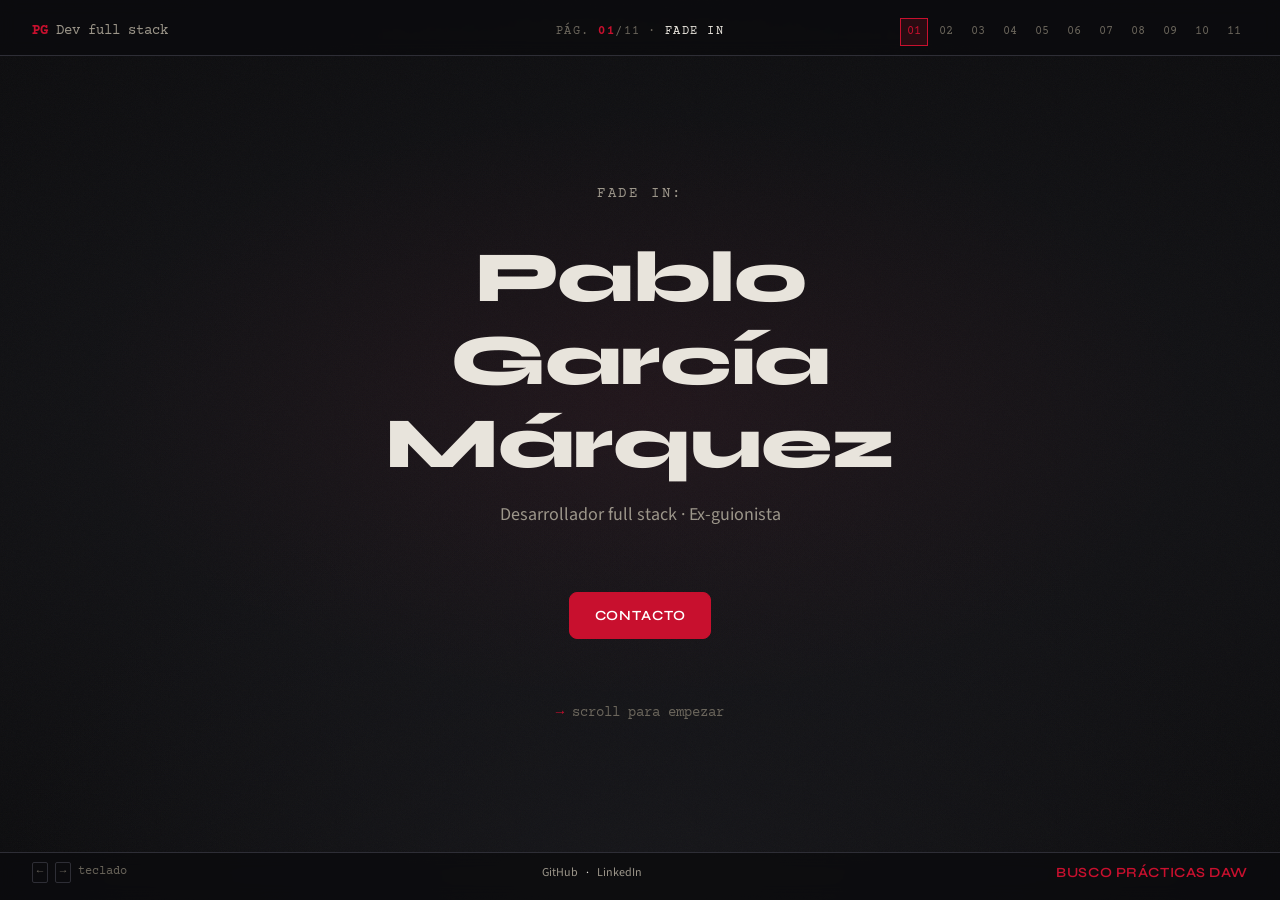
==== frontend/index.html @ 60f75baf "Add FastAPI backend, admin panel, and portfolio API. Includes SQLite, contact form, project CRUD, te" ====
<!DOCTYPE html>
<html lang="es">
<head>
  <meta charset="UTF-8">
  <meta name="viewport" content="width=device-width, initial-scale=1.0, viewport-fit=cover">
  <meta name="description" content="Pablo García Márquez — Desarrollador full stack · Ex-guionista. Portfolio personal.">
  <title>Pablo García Márquez · Portfolio</title>
  <link rel="preconnect" href="https://fonts.googleapis.com">
  <link rel="preconnect" href="https://fonts.gstatic.com" crossorigin>
  <link href="https://fonts.googleapis.com/css2?family=Courier+Prime:ital,wght@0,400;0,700;1,400&family=Source+Sans+3:ital,wght@0,400;0,500;0,600;1,400&family=Syne:wght@600;700;800&display=swap" rel="stylesheet">
  <link rel="stylesheet" href="css/main.css?v=3">
  <link rel="stylesheet" href="css/portada.css?v=4">
</head>
<body>
  <div class="texture-layer" aria-hidden="true"></div>
  <div class="grain" aria-hidden="true"></div>

  <header class="site-header">
    <p class="site-header__brand">
      <span class="site-header__initials">PG</span>
      <span class="site-header__role">Dev full stack</span>
    </p>
    <p class="scene-indicator" id="scene-indicator" aria-live="polite">
      <span class="scene-indicator__page">Pág. <span id="scene-current">01</span>/<span id="scene-total">11</span></span>
      <span class="scene-indicator__sep" aria-hidden="true">·</span>
      <span class="scene-indicator__title" id="scene-title">FADE IN</span>
    </p>
    <nav class="scene-nav" aria-label="Escenas del guión">
      <ol class="scene-nav__list">
        <li><a href="#portada" class="scene-nav__link scene-nav__link--active" aria-current="page"><span class="scene-nav__num">01</span></a></li>
        <li><a href="#guion" class="scene-nav__link"><span class="scene-nav__num">02</span></a></li>
        <li><a href="#daw" class="scene-nav__link"><span class="scene-nav__num">03</span></a></li>
        <li><a href="#core" class="scene-nav__link"><span class="scene-nav__num">04</span></a></li>
        <li><a href="#multiplicalia" class="scene-nav__link"><span class="scene-nav__num">05</span></a></li>
        <li><a href="#erasmus" class="scene-nav__link"><span class="scene-nav__num">06</span></a></li>
        <li><a href="#mapa" class="scene-nav__link"><span class="scene-nav__num">07</span></a></li>
        <li><a href="#sobre-mi" class="scene-nav__link"><span class="scene-nav__num">08</span></a></li>
        <li><a href="#proyectos" class="scene-nav__link"><span class="scene-nav__num">09</span></a></li>
        <li><a href="#stack" class="scene-nav__link"><span class="scene-nav__num">10</span></a></li>
        <li><a href="#contacto" class="scene-nav__link"><span class="scene-nav__num">11</span></a></li>
      </ol>
    </nav>
  </header>

  <main class="scenes" id="scenes">

    <!-- 01 · PORTADA -->
    <section id="portada" class="scene scene--portada" aria-labelledby="portada-title">
      <div class="scene__inner scene__inner--portada">
        <p class="script-label">FADE IN:</p>
        <h1 id="portada-title" class="portada__title">Pablo García Márquez</h1>
        <p class="portada__subtitle">Desarrollador full stack · Ex-guionista</p>
        <a href="#contacto" class="portada__cta">Contacto</a>
        <p class="portada__hint">
          <span class="portada__hint-arrow" aria-hidden="true">→</span>
          scroll para empezar
        </p>
      </div>
    </section>

    <!-- 02 · EL GUIÓN -->
    <section id="guion" class="scene scene--guion" aria-labelledby="guion-title">
      <div class="scene__inner scene__inner--guion">
        <p class="script-label">INT. WEB — DÍA</p>
        <h2 id="guion-title" class="scene__title">El guión</h2>
        <blockquote class="guion__lead">
          Esta no es una web que se lee de arriba abajo. Es un guión: avanzas escena a escena.
        </blockquote>
        <ul class="scene__list guion__beats">
          <li>Scroll lateral — pasar página</li>
          <li>Mapa — viaje Sevilla → Irlanda</li>
          <li>Todo público — proyectos incluidos</li>
        </ul>
        <p class="guion__aside">Antes escribía historias. Ahora las construyo en código.</p>
      </div>
    </section>

    <!-- 03 · DAW ILERNA -->
    <section id="daw" class="scene scene--daw" aria-labelledby="daw-title">
      <div class="scene__inner scene__inner--daw">
        <p class="script-label">ESCENA 03 · SEVILLA</p>
        <img class="scene__logo scene__logo--ilerna" src="../assets/logos/ilerna.jpg" alt="Ilerna" width="80" height="80">
        <h2 id="daw-title" class="scene__title">DAW — Ilerna</h2>
        <p class="scene__meta">Desarrollo de Aplicaciones Web · Sevilla · terminando ciclo</p>
        <p class="daw__lead">Formación full stack: frontend, backend, bases de datos y despliegue.</p>
        <p class="daw__highlight">
          <strong>Busco prácticas del módulo superior.</strong>
          Si tienes empresa o conoces a alguien — hablemos.
        </p>
        <div class="daw__stack">
          <span class="stack__tag">HTML</span>
          <span class="stack__tag">CSS</span>
          <span class="stack__tag">JavaScript</span>
          <span class="stack__tag">Python</span>
          <span class="stack__tag">SQL</span>
        </div>
        <a href="#contacto" class="daw__cta">Contactar — prácticas DAW</a>
      </div>
    </section>

    <!-- 04 · CORE NETWORKS -->
    <section id="core" class="scene scene--core" aria-labelledby="core-title">
      <div class="scene__inner scene__inner--core">
        <p class="script-label">ESCENA 04 · FORMACIÓN</p>
        <img class="scene__logo scene__logo--core" src="../assets/logos/core-networks.png" alt="CORE Networks" width="160" height="48">
        <h2 id="core-title" class="scene__title">Certificado IFCD0110</h2>
        <p class="scene__meta">Confección y Publicación de Páginas Web · CORE Networks · Junta de Andalucía</p>
        <dl class="core__facts">
          <div class="core__fact">
            <dt>Periodo</dt>
            <dd>oct 2025 – abr 2026</dd>
          </div>
          <div class="core__fact">
            <dt>Horas</dt>
            <dd>560 h · nivel 2</dd>
          </div>
          <div class="core__fact core__fact--grade">
            <dt>Nota</dt>
            <dd>9,04</dd>
          </div>
        </dl>
        <ul class="scene__list core__skills">
          <li>HTML, CSS, JavaScript</li>
          <li>Formularios e integración de componentes</li>
          <li>Pruebas y publicación web</li>
        </ul>
        <p class="core__note">Curso del paro que abrió la puerta a prácticas en empresa.</p>
      </div>
    </section>

    <!-- 05 · MULTIPLICALIA -->
    <section id="multiplicalia" class="scene scene--multiplicalia" aria-labelledby="multiplicalia-title">
      <div class="scene__inner scene__inner--multiplicalia">
        <p class="script-label">ESCENA 05 · PRÁCTICAS</p>
        <img class="scene__logo scene__logo--multiplicalia" src="../assets/logos/multiplicalia.jpg" alt="Multiplicalia" width="80" height="80">
        <h2 id="multiplicalia-title" class="scene__title">Multiplicalia</h2>
        <p class="scene__meta">Desarrollador web · IFCD0110 · feb – mar 2026 · Sevilla · Híbrido</p>
        <p class="scene__content">WordPress · SEO · UX — prácticas del curso del paro, no del módulo DAW.</p>
        <button
          type="button"
          class="scene-panel__toggle"
          data-panel="multiplicalia-detail"
          aria-expanded="false"
          aria-controls="multiplicalia-detail"
        >+ Ver detalle</button>
        <aside id="multiplicalia-detail" class="scene-panel" hidden aria-label="Detalle Multiplicalia">
          <h3 class="scene-panel__title">Tareas</h3>
          <ul class="scene__list">
            <li>WordPress con Elementor y WPBakery</li>
            <li>Diseño, estructura y UX de páginas</li>
            <li>SEO técnico y de contenidos</li>
            <li>Analytics, Search Console, Screaming Frog, SEMrush</li>
            <li>Mantenimiento de plugins e incidencias</li>
          </ul>
        </aside>
      </div>
    </section>

    <!-- 06 · ERASMUS+ -->
    <section id="erasmus" class="scene scene--erasmus" aria-labelledby="erasmus-title">
      <div class="scene__inner scene__inner--erasmus">
        <p class="script-label">ESCENA 06 · IRLANDA</p>
        <img class="scene__logo scene__logo--fluid" src="../assets/logos/fluid-financial.jpg" alt="Fluid Financial" width="140" height="48">
        <h2 id="erasmus-title" class="scene__title">Erasmus+ · Fluid Financial</h2>
        <p class="scene__meta">Desarrollador full stack · Beca UE · jun 2026 – actualidad</p>
        <div class="erasmus__locations">
          <div class="erasmus__location">
            <span class="erasmus__pin" aria-hidden="true">●</span>
            <div>
              <strong>Galway</strong>
              <p>Donde resido durante la beca</p>
            </div>
          </div>
          <div class="erasmus__location">
            <span class="erasmus__pin erasmus__pin--corp" aria-hidden="true">●</span>
            <div>
              <strong>Cork</strong>
              <p>Sede Fluid Financial · remoto</p>
            </div>
          </div>
        </div>
        <button
          type="button"
          class="scene-panel__toggle"
          data-panel="erasmus-detail"
          aria-expanded="false"
          aria-controls="erasmus-detail"
        >+ Ver detalle</button>
        <aside id="erasmus-detail" class="scene-panel" hidden aria-label="Detalle Erasmus+">
          <h3 class="scene-panel__title">Beca Erasmus+</h3>
          <ul class="scene__list">
            <li>Fluid Financial LLC — fintech, full stack</li>
            <li>Contrato de prácticas con beca de la Unión Europea</li>
            <li>Trabajo en remoto desde Galway</li>
            <li>Empresa con sede en Cork, Condado de Cork</li>
          </ul>
        </aside>
      </div>
    </section>

    <!-- 07 · MAPA -->
    <section id="mapa" class="scene scene--mapa" aria-labelledby="mapa-title">
      <div class="scene__inner scene__inner--mapa">
        <p class="script-label">ESCENA 07 · MAPA</p>
        <h2 id="mapa-title" class="scene__title">Mapa del viaje</h2>
        <p class="mapa__intro">Click en un punto — el scroll se queda aquí. Usa ← → para seguir.</p>
        <div class="mapa__layout">
          <div class="mapa__wrap">
            <figure class="mapa__figure">
              <img
                src="../assets/maps/europe-relief.svg"
                alt="Mapa topográfico de Europa"
                loading="lazy"
                width="680"
                height="566"
              >
              <div class="mapa__markers" aria-hidden="false">
                <button type="button" class="mapa__marker" data-location="sevilla" aria-label="Sevilla"></button>
                <button type="button" class="mapa__marker" data-location="galway" aria-label="Galway"></button>
                <button type="button" class="mapa__marker" data-location="cork" aria-label="Cork"></button>
              </div>
            </figure>
          </div>
          <aside class="mapa__panel" id="mapa-panel" aria-live="polite">
            <p class="mapa__panel-hint">Selecciona Sevilla, Galway o Cork</p>
          </aside>
        </div>
        <p class="mapa__credit">
          Mapa © <a href="https://commons.wikimedia.org/wiki/File:Europe_laea_topography.svg" target="_blank" rel="noopener noreferrer">Wikimedia Commons</a> (CC BY-SA 4.0)
        </p>
      </div>
    </section>

    <!-- 08 · SOBRE MÍ -->
    <section id="sobre-mi" class="scene scene--sobre-mi" aria-labelledby="sobre-mi-title">
      <div class="scene__inner scene__inner--sobre-mi">
        <p class="script-label">ESCENA 08</p>
        <h2 id="sobre-mi-title" class="scene__title">Sobre mí</h2>
        <div class="sobre-mi__content">
          <p class="sobre-mi__lead">Pasé del guión al código. Antes escribía historias; ahora las construyo.</p>
          <p>Por el camino trabajé en Lisboa, donde empecé a enamorarme de la programación; aprendí inglés en Irlanda y, de regreso a Sevilla, lideré un equipo en atención al cliente del sector aéreo.</p>
          <p>Soy desarrollador full stack con formación DAW. Actualmente otra vez en Irlanda con una beca Erasmus+ de la Unión Europea.</p>
          <p class="sobre-mi__closing">No estoy empezando de cero: estoy cambiando de escenario. Y visto lo visto, en este sector voy a seguir aprendiendo el resto de la vida.</p>
        </div>
      </div>
    </section>

    <!-- 09 · PROYECTOS -->
    <section id="proyectos" class="scene scene--proyectos" aria-labelledby="proyectos-title">
      <div class="scene__inner scene__inner--proyectos">
        <p class="script-label">ESCENA 09</p>
        <h2 id="proyectos-title" class="scene__title">Proyectos</h2>
        <p class="proyectos__intro">
          Todo público, sin login.
          <a href="https://github.com/Sarajesko" target="_blank" rel="noopener noreferrer">github.com/Sarajesko →</a>
        </p>
        <div class="proyectos__grid" id="proyectos-grid">
          <article class="proyecto-card proyecto-card--featured">
            <div class="proyecto-card__media">
              <img
                class="proyecto-card__img"
                src="../assets/projects/manga-festival.png"
                alt="Captura de Manga-festival-Web"
                loading="lazy"
                width="800"
                height="450"
              >
              <div class="proyecto-card__thumb">Captura próximamente</div>
            </div>
            <p class="proyecto-card__badge">Destacado</p>
            <h3 class="proyecto-card__title">Manga-festival-Web</h3>
            <p class="proyecto-card__desc">Web para festival de manga: validación de datos y navegación multipágina.</p>
            <div class="proyecto-card__tags">
              <span class="stack__tag">HTML</span>
              <span class="stack__tag">CSS</span>
              <span class="stack__tag">JavaScript</span>
            </div>
            <a
              class="proyecto-card__link"
              href="https://github.com/Sarajesko/Manga-festival-Web"
              target="_blank"
              rel="noopener noreferrer"
            >Ver en GitHub</a>
          </article>
          <article class="proyecto-card">
            <div class="proyecto-card__media">
              <img
                class="proyecto-card__img"
                src="../assets/projects/validacion-php.png"
                alt="Captura de Validación PHP"
                loading="lazy"
                width="800"
                height="450"
              >
              <div class="proyecto-card__thumb proyecto-card__thumb--php">Captura próximamente</div>
            </div>
            <h3 class="proyecto-card__title">Validación PHP</h3>
            <p class="proyecto-card__desc">Ejercicio de validación de formularios en PHP.</p>
            <div class="proyecto-card__tags">
              <span class="stack__tag">PHP</span>
            </div>
            <a
              class="proyecto-card__link"
              href="https://github.com/Sarajesko/Validaci-n-PHP"
              target="_blank"
              rel="noopener noreferrer"
            >Ver en GitHub</a>
          </article>
          <article class="proyecto-card">
            <div class="proyecto-card__media">
              <img
                class="proyecto-card__img"
                src="../assets/projects/ev-pablo.png"
                alt="Captura de EV Pablo García"
                loading="lazy"
                width="800"
                height="450"
              >
              <div class="proyecto-card__thumb proyecto-card__thumb--php">Captura próximamente</div>
            </div>
            <h3 class="proyecto-card__title">EV Pablo García</h3>
            <p class="proyecto-card__desc">Ejercicio de validación — entrega evaluable DAW.</p>
            <div class="proyecto-card__tags">
              <span class="stack__tag">PHP</span>
            </div>
            <a
              class="proyecto-card__link"
              href="https://github.com/Sarajesko/EV_Pablo_GarciaMarquez"
              target="_blank"
              rel="noopener noreferrer"
            >Ver en GitHub</a>
          </article>
        </div>
      </div>
    </section>

    <!-- 10 · STACK -->
    <section id="stack" class="scene scene--stack" aria-labelledby="stack-title">
      <div class="scene__inner scene__inner--stack">
        <p class="script-label">ESCENA 10</p>
        <h2 id="stack-title" class="scene__title">Stack &amp; habilidades</h2>
        <p class="stack__intro">Lo que uso en DAW, en la beca Erasmus+ y en Multiplicalia.</p>
        <div class="stack__groups">
          <div class="stack__group">
            <h3 class="stack__group-title">Frontend</h3>
            <div class="stack__tags">
              <span class="stack__tag">HTML</span>
              <span class="stack__tag">CSS</span>
              <span class="stack__tag">JavaScript</span>
              <span class="stack__tag">Responsive</span>
            </div>
          </div>
          <div class="stack__group">
            <h3 class="stack__group-title">Backend</h3>
            <div class="stack__tags">
              <span class="stack__tag">Python</span>
              <span class="stack__tag">FastAPI</span>
              <span class="stack__tag">PHP</span>
              <span class="stack__tag">SQLite</span>
              <span class="stack__tag">SQL</span>
            </div>
          </div>
          <div class="stack__group">
            <h3 class="stack__group-title">CMS &amp; SEO</h3>
            <div class="stack__tags">
              <span class="stack__tag">WordPress</span>
              <span class="stack__tag">Elementor</span>
              <span class="stack__tag">SEO técnico</span>
              <span class="stack__tag">Analytics</span>
            </div>
          </div>
          <div class="stack__group">
            <h3 class="stack__group-title">Herramientas</h3>
            <div class="stack__tags">
              <span class="stack__tag">Git</span>
              <span class="stack__tag">GitHub</span>
              <span class="stack__tag">Postman</span>
              <span class="stack__tag">Search Console</span>
            </div>
          </div>
        </div>
        <p class="stack__note">Formación DAW · Certificado IFCD0110 (9,04) · Inglés</p>
      </div>
    </section>

    <!-- 11 · CONTACTO -->
    <section id="contacto" class="scene scene--contacto" aria-labelledby="contacto-title">
      <div class="scene__inner scene__inner--contacto">
        <p class="script-label">ESCENA 11 · CONTACTO</p>
        <h2 id="contacto-title" class="scene__title">Contacto</h2>
        <p class="contacto__lead">¿Prácticas DAW? ¿Colaboración? Escríbeme.</p>
        <nav class="contacto__social" aria-label="Perfiles profesionales">
          <a
            class="contacto__social-link"
            href="https://github.com/Sarajesko"
            target="_blank"
            rel="noopener noreferrer"
          >GitHub</a>
          <a
            class="contacto__social-link"
            href="https://www.linkedin.com/in/pablogarciamarquez"
            target="_blank"
            rel="noopener noreferrer"
          >LinkedIn</a>
        </nav>
        <form class="contacto__form" id="contact-form" novalidate>
          <div class="contacto__field">
            <label for="contact-name">Nombre</label>
            <input type="text" id="contact-name" name="name" autocomplete="name" required>
          </div>
          <div class="contacto__field">
            <label for="contact-email">Email</label>
            <input type="email" id="contact-email" name="email" autocomplete="email" required>
          </div>
          <div class="contacto__field">
            <label for="contact-subject">Asunto</label>
            <select id="contact-subject" name="subject" required>
              <option value="">Selecciona…</option>
              <option value="practicas-daw">Prácticas DAW</option>
              <option value="colaboracion">Colaboración</option>
              <option value="otro">Otro</option>
            </select>
          </div>
          <div class="contacto__field">
            <label for="contact-message">Mensaje</label>
            <textarea id="contact-message" name="message" required></textarea>
          </div>
          <div class="contacto__field">
            <label>
              <input type="checkbox" id="contact-privacy" name="privacy" required>
              He leído la política de privacidad
            </label>
          </div>
          <button type="submit" class="contacto__submit">Enviar</button>
        </form>
        <p class="contacto__status" id="contact-status" role="status" aria-live="polite" hidden></p>
      </div>
    </section>

  </main>

  <footer class="site-footer">
    <p class="site-footer__swipe-hint">Desliza ← → para cambiar escena</p>
    <p class="site-footer__nav-hint">
      <kbd>←</kbd> <kbd>→</kbd> teclado
    </p>
    <p class="site-footer__links">
      <a href="https://github.com/Sarajesko" target="_blank" rel="noopener noreferrer" aria-label="GitHub de Pablo García Márquez">GitHub</a>
      <span aria-hidden="true">·</span>
      <a href="https://www.linkedin.com/in/pablogarciamarquez" target="_blank" rel="noopener noreferrer" aria-label="LinkedIn de Pablo García Márquez">LinkedIn</a>
    </p>
    <p class="site-footer__cta">Busco prácticas DAW</p>
  </footer>
  <script src="js/scroll.js" defer></script>
  <script src="js/panels.js" defer></script>
  <script src="js/map.js" defer></script>
  <script src="js/contact.js" defer></script>
  <script src="js/projects.js" defer></script>
  <script src="js/project-images.js" defer></script>
</body>
</html>
---- frontend/css/main.css ----
/**
 * Entrada única de estilos — Pablo García Márquez portfolio
 * Orden: tokens → base → escenas → responsive (+ portada.css en index.html)
 */

@import url("tokens.css");
@import url("base.css");
@import url("scenes.css");
@import url("responsive.css");
---- frontend/css/portada.css ----
/* Escena 01 — Portada / FADE IN */

.scene__inner--portada {
  text-align: center;
}

.portada__title {
  font-family: var(--font-display);
  font-size: var(--text-hero);
  font-weight: 800;
  line-height: var(--leading-tight);
  letter-spacing: -0.02em;
  margin-bottom: var(--space-md);
}

.portada__subtitle {
  font-size: var(--text-lg);
  font-weight: 400;
  color: var(--color-text-muted);
  margin-bottom: var(--space-xl);
}

a.portada__cta,
a.portada__cta:visited,
a.contacto__social-link,
a.contacto__social-link:visited {
  display: inline-block;
  padding: 0.85em 1.75em;
  font-family: var(--font-display);
  font-size: var(--text-sm);
  font-weight: 600;
  letter-spacing: 0.06em;
  text-transform: uppercase;
  text-decoration: none;
  color: #fff;
  background-color: var(--color-accent);
  border: 1px solid var(--color-accent);
  border-radius: 8px;
  transition:
    color 0.25s ease,
    background-color 0.25s ease,
    border-color 0.25s ease;
}

a.portada__cta:hover,
a.contacto__social-link:hover {
  color: var(--color-accent);
  background-color: #fff;
  border-color: var(--color-accent);
}

a.portada__cta:focus-visible,
a.contacto__social-link:focus-visible {
  outline: 2px solid var(--color-border-light);
  outline-offset: 3px;
}

.portada__hint {
  display: flex;
  align-items: center;
  justify-content: center;
  gap: var(--space-sm);
  margin-top: var(--space-xl);
  font-family: var(--font-script);
  font-size: var(--text-sm);
  color: var(--color-text-dim);
}

.portada__hint-arrow {
  color: var(--color-accent);
  animation: nudge-right 2s var(--ease-out) infinite;
}

@keyframes nudge-right {
  0%, 100% { transform: translateX(0); opacity: 0.6; }
  50% { transform: translateX(4px); opacity: 1; }
}

@media (prefers-reduced-motion: reduce) {
  .portada__hint-arrow {
    animation: none;
    opacity: 1;
  }
}

@media (max-width: 480px) {
  a.portada__cta {
    width: 100%;
    max-width: 20rem;
  }
}
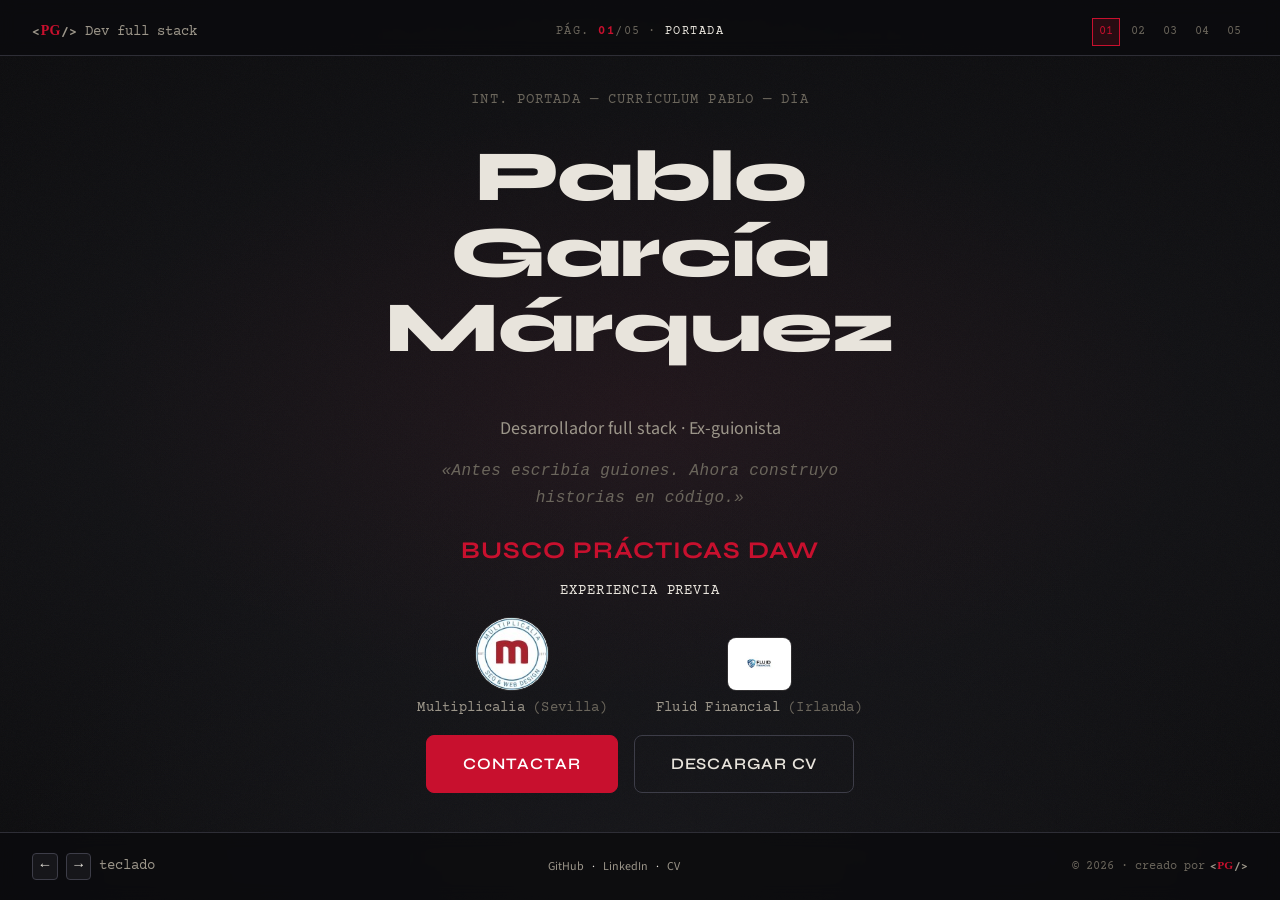
==== commit 40422dc1: "Refocus portfolio to 5 scenes with viewport-fit layout. Tighten the DAW pitch around mapa-as-CV, por" ====
--- a/frontend/index.html
+++ b/frontend/index.html
@@ -3,13 +3,17 @@
 <head>
   <meta charset="UTF-8">
   <meta name="viewport" content="width=device-width, initial-scale=1.0, viewport-fit=cover">
-  <meta name="description" content="Pablo García Márquez — Desarrollador full stack · Ex-guionista. Portfolio personal.">
-  <title>Pablo García Márquez · Portfolio</title>
+  <meta name="description" content="Pablo García Márquez — Desarrollador full stack. Busco prácticas DAW.">
+  <title>Pablo García Márquez · Busco prácticas DAW</title>
+  <link rel="icon" href="../assets/favicon/favicon.svg?v=5" type="image/svg+xml">
+  <link rel="icon" href="../assets/favicon/favicon.ico?v=5" sizes="any">
+  <link rel="icon" href="../assets/favicon/favicon-32.png?v=5" type="image/png" sizes="32x32">
+  <link rel="apple-touch-icon" href="../assets/favicon/apple-touch-icon.png?v=5">
   <link rel="preconnect" href="https://fonts.googleapis.com">
   <link rel="preconnect" href="https://fonts.gstatic.com" crossorigin>
   <link href="https://fonts.googleapis.com/css2?family=Courier+Prime:ital,wght@0,400;0,700;1,400&family=Source+Sans+3:ital,wght@0,400;0,500;0,600;1,400&family=Syne:wght@600;700;800&display=swap" rel="stylesheet">
-  <link rel="stylesheet" href="css/main.css?v=3">
-  <link rel="stylesheet" href="css/portada.css?v=4">
+  <link rel="stylesheet" href="css/main.css?v=35">
+  <link rel="stylesheet" href="css/portada.css?v=35">
 </head>
 <body>
   <div class="texture-layer" aria-hidden="true"></div>
@@ -17,27 +21,25 @@
 
   <header class="site-header">
     <p class="site-header__brand">
-      <span class="site-header__initials">PG</span>
+      <span class="site-header__mark" aria-label="PG">
+        <span class="site-header__bracket" aria-hidden="true">&lt;</span>
+        <span class="site-header__initials">PG</span>
+        <span class="site-header__bracket" aria-hidden="true">/&gt;</span>
+      </span>
       <span class="site-header__role">Dev full stack</span>
     </p>
     <p class="scene-indicator" id="scene-indicator" aria-live="polite">
-      <span class="scene-indicator__page">Pág. <span id="scene-current">01</span>/<span id="scene-total">11</span></span>
+      <span class="scene-indicator__page">Pág. <span id="scene-current">01</span>/<span id="scene-total">05</span></span>
       <span class="scene-indicator__sep" aria-hidden="true">·</span>
-      <span class="scene-indicator__title" id="scene-title">FADE IN</span>
+      <span class="scene-indicator__title" id="scene-title">PORTADA</span>
     </p>
     <nav class="scene-nav" aria-label="Escenas del guión">
       <ol class="scene-nav__list">
         <li><a href="#portada" class="scene-nav__link scene-nav__link--active" aria-current="page"><span class="scene-nav__num">01</span></a></li>
-        <li><a href="#guion" class="scene-nav__link"><span class="scene-nav__num">02</span></a></li>
-        <li><a href="#daw" class="scene-nav__link"><span class="scene-nav__num">03</span></a></li>
-        <li><a href="#core" class="scene-nav__link"><span class="scene-nav__num">04</span></a></li>
-        <li><a href="#multiplicalia" class="scene-nav__link"><span class="scene-nav__num">05</span></a></li>
-        <li><a href="#erasmus" class="scene-nav__link"><span class="scene-nav__num">06</span></a></li>
-        <li><a href="#mapa" class="scene-nav__link"><span class="scene-nav__num">07</span></a></li>
-        <li><a href="#sobre-mi" class="scene-nav__link"><span class="scene-nav__num">08</span></a></li>
-        <li><a href="#proyectos" class="scene-nav__link"><span class="scene-nav__num">09</span></a></li>
-        <li><a href="#stack" class="scene-nav__link"><span class="scene-nav__num">10</span></a></li>
-        <li><a href="#contacto" class="scene-nav__link"><span class="scene-nav__num">11</span></a></li>
+        <li><a href="#mapa" class="scene-nav__link"><span class="scene-nav__num">02</span></a></li>
+        <li><a href="#este-proyecto" class="scene-nav__link"><span class="scene-nav__num">03</span></a></li>
+        <li><a href="#proyectos" class="scene-nav__link"><span class="scene-nav__num">04</span></a></li>
+        <li><a href="#contacto" class="scene-nav__link"><span class="scene-nav__num">05</span></a></li>
       </ol>
     </nav>
   </header>
@@ -47,163 +49,74 @@
     <!-- 01 · PORTADA -->
     <section id="portada" class="scene scene--portada" aria-labelledby="portada-title">
       <div class="scene__inner scene__inner--portada">
-        <p class="script-label">FADE IN:</p>
+        <p class="script-label">INT. PORTADA — CURRÍCULUM PABLO — DÍA</p>
         <h1 id="portada-title" class="portada__title">Pablo García Márquez</h1>
         <p class="portada__subtitle">Desarrollador full stack · Ex-guionista</p>
-        <a href="#contacto" class="portada__cta">Contacto</a>
+        <p class="portada__tagline">«Antes escribía guiones. Ahora construyo historias en código.»</p>
+        <p class="portada__ask">Busco prácticas DAW</p>
+        <div class="portada__proof">
+          <p class="portada__proof-label">Experiencia previa</p>
+          <ul class="portada__logos">
+            <li class="portada__logo-item">
+              <a
+                class="portada__logo-link"
+                href="https://multiplicalia.com"
+                target="_blank"
+                rel="noopener noreferrer"
+              >
+                <img
+                  class="portada__logo portada__logo--multiplicalia"
+                  src="../assets/logos/multiplicalia.jpg"
+                  alt="Multiplicalia"
+                  width="72"
+                  height="72"
+                >
+              </a>
+              <span class="portada__logo-meta">Multiplicalia <span class="portada__logo-place">(Sevilla)</span></span>
+            </li>
+            <li class="portada__logo-item">
+              <a
+                class="portada__logo-link"
+                href="https://fluid.financial/"
+                target="_blank"
+                rel="noopener noreferrer"
+              >
+                <img
+                  class="portada__logo portada__logo--fluid"
+                  src="../assets/logos/fluid-financial.jpg"
+                  alt="Fluid Financial LLC"
+                  width="200"
+                  height="52"
+                >
+              </a>
+              <span class="portada__logo-meta">Fluid Financial <span class="portada__logo-place">(Irlanda)</span></span>
+            </li>
+          </ul>
+        </div>
+        <div class="portada__actions">
+          <a href="#contacto" class="portada__cta">Contactar</a>
+          <a
+            class="portada__cta portada__cta--secondary"
+            href="../assets/cv/CV_Pablo_Garcia_Marquez_FullStack.pdf"
+            download="CV_Pablo_Garcia_Marquez_FullStack.pdf"
+          >Descargar CV</a>
+        </div>
         <p class="portada__hint">
           <span class="portada__hint-arrow" aria-hidden="true">→</span>
-          scroll para empezar
-        </p>
-      </div>
-    </section>
-
-    <!-- 02 · EL GUIÓN -->
-    <section id="guion" class="scene scene--guion" aria-labelledby="guion-title">
-      <div class="scene__inner scene__inner--guion">
-        <p class="script-label">INT. WEB — DÍA</p>
-        <h2 id="guion-title" class="scene__title">El guión</h2>
-        <blockquote class="guion__lead">
-          Esta no es una web que se lee de arriba abajo. Es un guión: avanzas escena a escena.
-        </blockquote>
-        <ul class="scene__list guion__beats">
-          <li>Scroll lateral — pasar página</li>
-          <li>Mapa — viaje Sevilla → Irlanda</li>
-          <li>Todo público — proyectos incluidos</li>
-        </ul>
-        <p class="guion__aside">Antes escribía historias. Ahora las construyo en código.</p>
-      </div>
-    </section>
-
-    <!-- 03 · DAW ILERNA -->
-    <section id="daw" class="scene scene--daw" aria-labelledby="daw-title">
-      <div class="scene__inner scene__inner--daw">
-        <p class="script-label">ESCENA 03 · SEVILLA</p>
-        <img class="scene__logo scene__logo--ilerna" src="../assets/logos/ilerna.jpg" alt="Ilerna" width="80" height="80">
-        <h2 id="daw-title" class="scene__title">DAW — Ilerna</h2>
-        <p class="scene__meta">Desarrollo de Aplicaciones Web · Sevilla · terminando ciclo</p>
-        <p class="daw__lead">Formación full stack: frontend, backend, bases de datos y despliegue.</p>
-        <p class="daw__highlight">
-          <strong>Busco prácticas del módulo superior.</strong>
-          Si tienes empresa o conoces a alguien — hablemos.
-        </p>
-        <div class="daw__stack">
-          <span class="stack__tag">HTML</span>
-          <span class="stack__tag">CSS</span>
-          <span class="stack__tag">JavaScript</span>
-          <span class="stack__tag">Python</span>
-          <span class="stack__tag">SQL</span>
-        </div>
-        <a href="#contacto" class="daw__cta">Contactar — prácticas DAW</a>
-      </div>
-    </section>
-
-    <!-- 04 · CORE NETWORKS -->
-    <section id="core" class="scene scene--core" aria-labelledby="core-title">
-      <div class="scene__inner scene__inner--core">
-        <p class="script-label">ESCENA 04 · FORMACIÓN</p>
-        <img class="scene__logo scene__logo--core" src="../assets/logos/core-networks.png" alt="CORE Networks" width="160" height="48">
-        <h2 id="core-title" class="scene__title">Certificado IFCD0110</h2>
-        <p class="scene__meta">Confección y Publicación de Páginas Web · CORE Networks · Junta de Andalucía</p>
-        <dl class="core__facts">
-          <div class="core__fact">
-            <dt>Periodo</dt>
-            <dd>oct 2025 – abr 2026</dd>
-          </div>
-          <div class="core__fact">
-            <dt>Horas</dt>
-            <dd>560 h · nivel 2</dd>
-          </div>
-          <div class="core__fact core__fact--grade">
-            <dt>Nota</dt>
-            <dd>9,04</dd>
-          </div>
-        </dl>
-        <ul class="scene__list core__skills">
-          <li>HTML, CSS, JavaScript</li>
-          <li>Formularios e integración de componentes</li>
-          <li>Pruebas y publicación web</li>
-        </ul>
-        <p class="core__note">Curso del paro que abrió la puerta a prácticas en empresa.</p>
-      </div>
-    </section>
-
-    <!-- 05 · MULTIPLICALIA -->
-    <section id="multiplicalia" class="scene scene--multiplicalia" aria-labelledby="multiplicalia-title">
-      <div class="scene__inner scene__inner--multiplicalia">
-        <p class="script-label">ESCENA 05 · PRÁCTICAS</p>
-        <img class="scene__logo scene__logo--multiplicalia" src="../assets/logos/multiplicalia.jpg" alt="Multiplicalia" width="80" height="80">
-        <h2 id="multiplicalia-title" class="scene__title">Multiplicalia</h2>
-        <p class="scene__meta">Desarrollador web · IFCD0110 · feb – mar 2026 · Sevilla · Híbrido</p>
-        <p class="scene__content">WordPress · SEO · UX — prácticas del curso del paro, no del módulo DAW.</p>
-        <button
-          type="button"
-          class="scene-panel__toggle"
-          data-panel="multiplicalia-detail"
-          aria-expanded="false"
-          aria-controls="multiplicalia-detail"
-        >+ Ver detalle</button>
-        <aside id="multiplicalia-detail" class="scene-panel" hidden aria-label="Detalle Multiplicalia">
-          <h3 class="scene-panel__title">Tareas</h3>
-          <ul class="scene__list">
-            <li>WordPress con Elementor y WPBakery</li>
-            <li>Diseño, estructura y UX de páginas</li>
-            <li>SEO técnico y de contenidos</li>
-            <li>Analytics, Search Console, Screaming Frog, SEMrush</li>
-            <li>Mantenimiento de plugins e incidencias</li>
-          </ul>
-        </aside>
-      </div>
-    </section>
-
-    <!-- 06 · ERASMUS+ -->
-    <section id="erasmus" class="scene scene--erasmus" aria-labelledby="erasmus-title">
-      <div class="scene__inner scene__inner--erasmus">
-        <p class="script-label">ESCENA 06 · IRLANDA</p>
-        <img class="scene__logo scene__logo--fluid" src="../assets/logos/fluid-financial.jpg" alt="Fluid Financial" width="140" height="48">
-        <h2 id="erasmus-title" class="scene__title">Erasmus+ · Fluid Financial</h2>
-        <p class="scene__meta">Desarrollador full stack · Beca UE · jun 2026 – actualidad</p>
-        <div class="erasmus__locations">
-          <div class="erasmus__location">
-            <span class="erasmus__pin" aria-hidden="true">●</span>
-            <div>
-              <strong>Galway</strong>
-              <p>Donde resido durante la beca</p>
-            </div>
-          </div>
-          <div class="erasmus__location">
-            <span class="erasmus__pin erasmus__pin--corp" aria-hidden="true">●</span>
-            <div>
-              <strong>Cork</strong>
-              <p>Sede Fluid Financial · remoto</p>
-            </div>
-          </div>
-        </div>
-        <button
-          type="button"
-          class="scene-panel__toggle"
-          data-panel="erasmus-detail"
-          aria-expanded="false"
-          aria-controls="erasmus-detail"
-        >+ Ver detalle</button>
-        <aside id="erasmus-detail" class="scene-panel" hidden aria-label="Detalle Erasmus+">
-          <h3 class="scene-panel__title">Beca Erasmus+</h3>
-          <ul class="scene__list">
-            <li>Fluid Financial LLC — fintech, full stack</li>
-            <li>Contrato de prácticas con beca de la Unión Europea</li>
-            <li>Trabajo en remoto desde Galway</li>
-            <li>Empresa con sede en Cork, Condado de Cork</li>
-          </ul>
-        </aside>
-      </div>
-    </section>
-
-    <!-- 07 · MAPA -->
+          scroll para el mapa
+        </p>
+      </div>
+    </section>
+
+    <!-- 02 · MAPA = CURRÍCULUM -->
     <section id="mapa" class="scene scene--mapa" aria-labelledby="mapa-title">
       <div class="scene__inner scene__inner--mapa">
-        <p class="script-label">ESCENA 07 · MAPA</p>
-        <h2 id="mapa-title" class="scene__title">Mapa del viaje</h2>
-        <p class="mapa__intro">Click en un punto — el scroll se queda aquí. Usa ← → para seguir.</p>
+        <p class="script-label">INT. MAPA — TRAYECTORIA — DÍA</p>
+        <h2 id="mapa-title" class="scene__title">Por qué yo</h2>
+        <p class="mapa__intro">
+          Click en un punto — el recorrido es el currículum.
+          Usa <kbd>←</kbd> <kbd>→</kbd> para seguir el guión.
+        </p>
         <div class="mapa__layout">
           <div class="mapa__wrap">
             <figure class="mapa__figure">
@@ -231,164 +144,98 @@
       </div>
     </section>
 
-    <!-- 08 · SOBRE MÍ -->
-    <section id="sobre-mi" class="scene scene--sobre-mi" aria-labelledby="sobre-mi-title">
-      <div class="scene__inner scene__inner--sobre-mi">
-        <p class="script-label">ESCENA 08</p>
-        <h2 id="sobre-mi-title" class="scene__title">Sobre mí</h2>
-        <div class="sobre-mi__content">
-          <p class="sobre-mi__lead">Pasé del guión al código. Antes escribía historias; ahora las construyo.</p>
-          <p>Por el camino trabajé en Lisboa, donde empecé a enamorarme de la programación; aprendí inglés en Irlanda y, de regreso a Sevilla, lideré un equipo en atención al cliente del sector aéreo.</p>
-          <p>Soy desarrollador full stack con formación DAW. Actualmente otra vez en Irlanda con una beca Erasmus+ de la Unión Europea.</p>
-          <p class="sobre-mi__closing">No estoy empezando de cero: estoy cambiando de escenario. Y visto lo visto, en este sector voy a seguir aprendiendo el resto de la vida.</p>
-        </div>
-      </div>
-    </section>
-
-    <!-- 09 · PROYECTOS -->
+    <!-- 03 · ESTE PROYECTO -->
+    <section id="este-proyecto" class="scene scene--este-proyecto" aria-labelledby="este-proyecto-title">
+      <div class="scene__inner scene__inner--este-proyecto">
+        <p class="script-label">INT. ESTE PROYECTO — FULL STACK — DÍA</p>
+        <h2 id="este-proyecto-title" class="scene__title">Esta web es la prueba</h2>
+        <p class="este-proyecto__lead">
+          No es solo un portfolio estático. Es un producto full stack que puedes auditar.
+        </p>
+        <ul class="scene__list este-proyecto__list">
+          <li><strong>Frontend</strong> — HTML, CSS, JS · scroll lateral tipo guión</li>
+          <li><strong>API</strong> — Python + FastAPI · también Azure / IA en otros repos</li>
+          <li><strong>Base de datos</strong> — SQLite · formulario que guarda mensajes</li>
+          <li><strong>Admin</strong> — login, mensajes y CRUD de proyectos</li>
+        </ul>
+        <div class="este-proyecto__stack">
+          <span class="stack__tag">HTML</span>
+          <span class="stack__tag">CSS</span>
+          <span class="stack__tag">JavaScript</span>
+          <span class="stack__tag">Python</span>
+          <span class="stack__tag">FastAPI</span>
+          <span class="stack__tag">SQLite</span>
+          <span class="stack__tag">Azure</span>
+          <span class="stack__tag">Git</span>
+        </div>
+      </div>
+    </section>
+
+    <!-- 04 · PROYECTOS -->
     <section id="proyectos" class="scene scene--proyectos" aria-labelledby="proyectos-title">
       <div class="scene__inner scene__inner--proyectos">
-        <p class="script-label">ESCENA 09</p>
+        <p class="script-label">INT. PROYECTOS — REPOS — DÍA</p>
         <h2 id="proyectos-title" class="scene__title">Proyectos</h2>
         <p class="proyectos__intro">
-          Todo público, sin login.
+          Destaco lo sólido. El resto está en
           <a href="https://github.com/Sarajesko" target="_blank" rel="noopener noreferrer">github.com/Sarajesko →</a>
         </p>
         <div class="proyectos__grid" id="proyectos-grid">
           <article class="proyecto-card proyecto-card--featured">
             <div class="proyecto-card__media">
-              <img
-                class="proyecto-card__img"
-                src="../assets/projects/manga-festival.png"
-                alt="Captura de Manga-festival-Web"
-                loading="lazy"
-                width="800"
-                height="450"
-              >
-              <div class="proyecto-card__thumb">Captura próximamente</div>
+              <div class="proyecto-card__thumb">Demo en Render</div>
             </div>
             <p class="proyecto-card__badge">Destacado</p>
-            <h3 class="proyecto-card__title">Manga-festival-Web</h3>
-            <p class="proyecto-card__desc">Web para festival de manga: validación de datos y navegación multipágina.</p>
+            <h3 class="proyecto-card__title">Cinebook</h3>
+            <p class="proyecto-card__desc">Catálogo de libros de cine: inventario, ISBN, wishlist y estadísticas.</p>
             <div class="proyecto-card__tags">
-              <span class="stack__tag">HTML</span>
-              <span class="stack__tag">CSS</span>
-              <span class="stack__tag">JavaScript</span>
+              <span class="stack__tag">Angular</span>
+              <span class="stack__tag">NestJS</span>
+              <span class="stack__tag">TypeScript</span>
             </div>
             <a
               class="proyecto-card__link"
-              href="https://github.com/Sarajesko/Manga-festival-Web"
+              href="https://github.com/Sarajesko/Cinebook"
+              target="_blank"
+              rel="noopener noreferrer"
+            >Ver en GitHub</a>
+            <a
+              class="proyecto-card__link"
+              href="https://cinebook-o4t3.onrender.com"
+              target="_blank"
+              rel="noopener noreferrer"
+            >Demo en vivo</a>
+          </article>
+          <article class="proyecto-card proyecto-card--featured">
+            <div class="proyecto-card__media">
+              <div class="proyecto-card__thumb proyecto-card__thumb--php">Azure · Docker · CI/CD</div>
+            </div>
+            <p class="proyecto-card__badge">Destacado</p>
+            <h3 class="proyecto-card__title">rag-agent-azure</h3>
+            <p class="proyecto-card__desc">API FastAPI con agente RAG, Azure SQL, Docker y despliegue en Azure Container Apps.</p>
+            <div class="proyecto-card__tags">
+              <span class="stack__tag">Python</span>
+              <span class="stack__tag">FastAPI</span>
+              <span class="stack__tag">Azure</span>
+              <span class="stack__tag">Docker</span>
+            </div>
+            <a
+              class="proyecto-card__link"
+              href="https://github.com/Sarajesko/rag-agent-azure"
               target="_blank"
               rel="noopener noreferrer"
             >Ver en GitHub</a>
           </article>
-          <article class="proyecto-card">
-            <div class="proyecto-card__media">
-              <img
-                class="proyecto-card__img"
-                src="../assets/projects/validacion-php.png"
-                alt="Captura de Validación PHP"
-                loading="lazy"
-                width="800"
-                height="450"
-              >
-              <div class="proyecto-card__thumb proyecto-card__thumb--php">Captura próximamente</div>
-            </div>
-            <h3 class="proyecto-card__title">Validación PHP</h3>
-            <p class="proyecto-card__desc">Ejercicio de validación de formularios en PHP.</p>
-            <div class="proyecto-card__tags">
-              <span class="stack__tag">PHP</span>
-            </div>
-            <a
-              class="proyecto-card__link"
-              href="https://github.com/Sarajesko/Validaci-n-PHP"
-              target="_blank"
-              rel="noopener noreferrer"
-            >Ver en GitHub</a>
-          </article>
-          <article class="proyecto-card">
-            <div class="proyecto-card__media">
-              <img
-                class="proyecto-card__img"
-                src="../assets/projects/ev-pablo.png"
-                alt="Captura de EV Pablo García"
-                loading="lazy"
-                width="800"
-                height="450"
-              >
-              <div class="proyecto-card__thumb proyecto-card__thumb--php">Captura próximamente</div>
-            </div>
-            <h3 class="proyecto-card__title">EV Pablo García</h3>
-            <p class="proyecto-card__desc">Ejercicio de validación — entrega evaluable DAW.</p>
-            <div class="proyecto-card__tags">
-              <span class="stack__tag">PHP</span>
-            </div>
-            <a
-              class="proyecto-card__link"
-              href="https://github.com/Sarajesko/EV_Pablo_GarciaMarquez"
-              target="_blank"
-              rel="noopener noreferrer"
-            >Ver en GitHub</a>
-          </article>
-        </div>
-      </div>
-    </section>
-
-    <!-- 10 · STACK -->
-    <section id="stack" class="scene scene--stack" aria-labelledby="stack-title">
-      <div class="scene__inner scene__inner--stack">
-        <p class="script-label">ESCENA 10</p>
-        <h2 id="stack-title" class="scene__title">Stack &amp; habilidades</h2>
-        <p class="stack__intro">Lo que uso en DAW, en la beca Erasmus+ y en Multiplicalia.</p>
-        <div class="stack__groups">
-          <div class="stack__group">
-            <h3 class="stack__group-title">Frontend</h3>
-            <div class="stack__tags">
-              <span class="stack__tag">HTML</span>
-              <span class="stack__tag">CSS</span>
-              <span class="stack__tag">JavaScript</span>
-              <span class="stack__tag">Responsive</span>
-            </div>
-          </div>
-          <div class="stack__group">
-            <h3 class="stack__group-title">Backend</h3>
-            <div class="stack__tags">
-              <span class="stack__tag">Python</span>
-              <span class="stack__tag">FastAPI</span>
-              <span class="stack__tag">PHP</span>
-              <span class="stack__tag">SQLite</span>
-              <span class="stack__tag">SQL</span>
-            </div>
-          </div>
-          <div class="stack__group">
-            <h3 class="stack__group-title">CMS &amp; SEO</h3>
-            <div class="stack__tags">
-              <span class="stack__tag">WordPress</span>
-              <span class="stack__tag">Elementor</span>
-              <span class="stack__tag">SEO técnico</span>
-              <span class="stack__tag">Analytics</span>
-            </div>
-          </div>
-          <div class="stack__group">
-            <h3 class="stack__group-title">Herramientas</h3>
-            <div class="stack__tags">
-              <span class="stack__tag">Git</span>
-              <span class="stack__tag">GitHub</span>
-              <span class="stack__tag">Postman</span>
-              <span class="stack__tag">Search Console</span>
-            </div>
-          </div>
-        </div>
-        <p class="stack__note">Formación DAW · Certificado IFCD0110 (9,04) · Inglés</p>
-      </div>
-    </section>
-
-    <!-- 11 · CONTACTO -->
+        </div>
+      </div>
+    </section>
+
+    <!-- 05 · CONTACTO -->
     <section id="contacto" class="scene scene--contacto" aria-labelledby="contacto-title">
       <div class="scene__inner scene__inner--contacto">
-        <p class="script-label">ESCENA 11 · CONTACTO</p>
+        <p class="script-label">INT. CONTACTO — CIERRE — DÍA</p>
         <h2 id="contacto-title" class="scene__title">Contacto</h2>
-        <p class="contacto__lead">¿Prácticas DAW? ¿Colaboración? Escríbeme.</p>
+        <p class="contacto__lead">¿Empresa con prácticas DAW? Escríbeme o descarga el CV.</p>
         <nav class="contacto__social" aria-label="Perfiles profesionales">
           <a
             class="contacto__social-link"
@@ -402,6 +249,11 @@
             target="_blank"
             rel="noopener noreferrer"
           >LinkedIn</a>
+          <a
+            class="contacto__social-link"
+            href="../assets/cv/CV_Pablo_Garcia_Marquez_FullStack.pdf"
+            download="CV_Pablo_Garcia_Marquez_FullStack.pdf"
+          >Descargar CV</a>
         </nav>
         <form class="contacto__form" id="contact-form" novalidate>
           <div class="contacto__field">
@@ -415,8 +267,7 @@
           <div class="contacto__field">
             <label for="contact-subject">Asunto</label>
             <select id="contact-subject" name="subject" required>
-              <option value="">Selecciona…</option>
-              <option value="practicas-daw">Prácticas DAW</option>
+              <option value="practicas-daw" selected>Prácticas DAW</option>
               <option value="colaboracion">Colaboración</option>
               <option value="otro">Otro</option>
             </select>
@@ -440,7 +291,6 @@
   </main>
 
   <footer class="site-footer">
-    <p class="site-footer__swipe-hint">Desliza ← → para cambiar escena</p>
     <p class="site-footer__nav-hint">
       <kbd>←</kbd> <kbd>→</kbd> teclado
     </p>
@@ -448,11 +298,21 @@
       <a href="https://github.com/Sarajesko" target="_blank" rel="noopener noreferrer" aria-label="GitHub de Pablo García Márquez">GitHub</a>
       <span aria-hidden="true">·</span>
       <a href="https://www.linkedin.com/in/pablogarciamarquez" target="_blank" rel="noopener noreferrer" aria-label="LinkedIn de Pablo García Márquez">LinkedIn</a>
-    </p>
-    <p class="site-footer__cta">Busco prácticas DAW</p>
+      <span aria-hidden="true">·</span>
+      <a href="../assets/cv/CV_Pablo_Garcia_Marquez_FullStack.pdf" download="CV_Pablo_Garcia_Marquez_FullStack.pdf">CV</a>
+    </p>
+    <p class="site-footer__end">
+      <span class="site-footer__copy">
+        <span class="site-footer__copy-text">© 2026 · creado por</span>
+        <span class="site-header__mark" aria-label="PG">
+          <span class="site-header__bracket" aria-hidden="true">&lt;</span>
+          <span class="site-header__initials">PG</span>
+          <span class="site-header__bracket" aria-hidden="true">/&gt;</span>
+        </span>
+      </span>
+    </p>
   </footer>
-  <script src="js/scroll.js" defer></script>
-  <script src="js/panels.js" defer></script>
+  <script src="js/scroll.js?v=23" defer></script>
   <script src="js/map.js" defer></script>
   <script src="js/contact.js" defer></script>
   <script src="js/projects.js" defer></script>
--- a/frontend/css/portada.css
+++ b/frontend/css/portada.css
@@ -1,23 +1,178 @@
 /* Escena 01 — Portada / FADE IN */
 
+.scene--portada {
+  align-items: flex-start;
+  justify-content: center;
+  overflow: hidden;
+  padding-top: calc(var(--header-height) + clamp(1.25rem, 4vh, 2.5rem));
+  padding-bottom: calc(var(--footer-height) + var(--space-sm));
+}
+
 .scene__inner--portada {
+  display: flex;
+  flex-direction: column;
+  align-items: center;
   text-align: center;
+  height: 100%;
+  max-height: 100%;
+  overflow: hidden;
+  padding-block: 0;
+}
+
+.scene--portada .script-label {
+  width: auto;
+  max-width: 40rem;
+  margin: 0 0 0.2rem;
+  text-align: center;
+  line-height: 1.2;
+  flex-shrink: 0;
 }
 
 .portada__title {
   font-family: var(--font-display);
-  font-size: var(--text-hero);
+  font-size: clamp(2.5rem, 6vw, var(--text-hero));
   font-weight: 800;
-  line-height: var(--leading-tight);
+  line-height: 1.05;
   letter-spacing: -0.02em;
-  margin-bottom: var(--space-md);
+  margin: clamp(0.85rem, 3vh, 2rem) 0 clamp(2.5rem, 5.5vh, 3.75rem);
 }
 
 .portada__subtitle {
   font-size: var(--text-lg);
   font-weight: 400;
   color: var(--color-text-muted);
-  margin-bottom: var(--space-xl);
+  margin-bottom: var(--space-md);
+}
+
+.portada__tagline {
+  max-width: 28rem;
+  margin-inline: auto;
+  margin-bottom: var(--space-md);
+  font-family: var(--font-script);
+  font-size: var(--text-base);
+  font-style: italic;
+  letter-spacing: 0.02em;
+  line-height: var(--leading-relaxed);
+  color: var(--color-text-dim);
+}
+
+.portada__ask {
+  font-family: var(--font-display);
+  font-size: clamp(1.15rem, 2.2vw, var(--text-xl));
+  font-weight: 700;
+  letter-spacing: 0.04em;
+  text-transform: uppercase;
+  color: var(--color-accent);
+  margin-top: var(--space-xs);
+  margin-bottom: 0;
+}
+
+.portada__proof {
+  max-width: 40rem;
+  margin-inline: auto;
+  margin-top: auto;
+  margin-bottom: var(--space-md);
+  padding-top: 0;
+}
+
+.portada__proof-label {
+  margin-bottom: var(--space-md);
+  font-family: var(--font-script);
+  font-size: var(--text-sm);
+  letter-spacing: 0.06em;
+  text-transform: uppercase;
+  color: var(--color-text);
+}
+
+.portada__logos {
+  display: flex;
+  flex-wrap: wrap;
+  justify-content: center;
+  align-items: flex-end;
+  gap: clamp(1.5rem, 4vw, 3rem);
+  list-style: none;
+  padding: 0;
+  margin: 0;
+}
+
+.portada__logo-item {
+  display: flex;
+  flex-direction: column;
+  align-items: center;
+  gap: var(--space-sm);
+  min-width: 10rem;
+}
+
+.portada__logo-link {
+  display: flex;
+  align-items: center;
+  justify-content: center;
+  line-height: 0;
+  border-radius: 8px;
+  transition:
+    opacity var(--duration-fast) var(--ease-out),
+    transform var(--duration-fast) var(--ease-out);
+}
+
+.portada__logo-link:hover,
+.portada__logo-link:focus-visible {
+  opacity: 0.9;
+  transform: translateY(-2px);
+}
+
+.portada__logo-link:focus-visible {
+  outline: 2px solid var(--color-accent);
+  outline-offset: 4px;
+}
+
+.portada__logo {
+  display: block;
+  object-fit: contain;
+  background: #fff;
+  box-shadow: 0 0 0 1px rgba(232, 228, 220, 0.12);
+}
+
+.portada__logo--multiplicalia {
+  width: 4.5rem;
+  height: 4.5rem;
+  padding: 0;
+  border-radius: 50%;
+}
+
+.portada__logo--fluid {
+  width: auto;
+  height: 3.25rem;
+  max-width: 14rem;
+  padding: 0.55rem 0.9rem;
+  border-radius: 8px;
+}
+
+.portada__logo-meta {
+  font-family: var(--font-script);
+  font-size: var(--text-sm);
+  letter-spacing: 0.02em;
+  color: var(--color-text-muted);
+}
+
+.portada__logo-place {
+  color: var(--color-text-dim);
+}
+
+.portada__actions {
+  display: flex;
+  flex-wrap: wrap;
+  gap: var(--space-md);
+  justify-content: center;
+  align-items: center;
+  margin-top: 0;
+  margin-bottom: clamp(1.25rem, 3.5vh, 2.5rem);
+  padding-top: 0;
+  width: 100%;
+  flex-shrink: 0;
+}
+
+.scene__inner--portada > .portada__hint {
+  display: none;
 }
 
 a.portada__cta,
@@ -25,9 +180,9 @@
 a.contacto__social-link,
 a.contacto__social-link:visited {
   display: inline-block;
-  padding: 0.85em 1.75em;
+  padding: 1em 2.25em;
   font-family: var(--font-display);
-  font-size: var(--text-sm);
+  font-size: var(--text-base);
   font-weight: 600;
   letter-spacing: 0.06em;
   text-transform: uppercase;
@@ -49,6 +204,20 @@
   border-color: var(--color-accent);
 }
 
+a.portada__cta--secondary,
+a.portada__cta--secondary:visited {
+  color: var(--color-text);
+  background-color: transparent;
+  border-color: var(--color-border-light);
+}
+
+a.portada__cta--secondary:hover,
+a.portada__cta--secondary:focus-visible {
+  color: #fff;
+  background-color: var(--color-accent);
+  border-color: var(--color-accent);
+}
+
 a.portada__cta:focus-visible,
 a.contacto__social-link:focus-visible {
   outline: 2px solid var(--color-border-light);
@@ -56,36 +225,53 @@
 }
 
 .portada__hint {
-  display: flex;
-  align-items: center;
-  justify-content: center;
-  gap: var(--space-sm);
-  margin-top: var(--space-xl);
-  font-family: var(--font-script);
-  font-size: var(--text-sm);
-  color: var(--color-text-dim);
+  display: none;
 }
 
 .portada__hint-arrow {
   color: var(--color-accent);
-  animation: nudge-right 2s var(--ease-out) infinite;
-}
-
-@keyframes nudge-right {
-  0%, 100% { transform: translateX(0); opacity: 0.6; }
-  50% { transform: translateX(4px); opacity: 1; }
 }
 
 @media (prefers-reduced-motion: reduce) {
-  .portada__hint-arrow {
-    animation: none;
-    opacity: 1;
+  .portada__logo-link:hover,
+  .portada__logo-link:focus-visible {
+    transform: none;
+  }
+}
+
+@media (max-height: 820px) {
+  .portada__title {
+    font-size: clamp(2rem, 4.5vw, 3.25rem);
+    margin-bottom: clamp(1.75rem, 4vh, 2.75rem);
+  }
+
+  .portada__subtitle {
+    margin-bottom: var(--space-sm);
+  }
+
+  .portada__tagline {
+    margin-bottom: var(--space-md);
+    font-size: var(--text-sm);
+  }
+
+  .portada__proof {
+    margin-bottom: var(--space-sm);
+    padding-top: 0;
+  }
+
+  .portada__logo--multiplicalia {
+    width: 3.75rem;
+    height: 3.75rem;
+  }
+
+  .portada__logo--fluid {
+    height: 2.75rem;
   }
 }
 
 @media (max-width: 480px) {
   a.portada__cta {
     width: 100%;
-    max-width: 20rem;
-  }
-}
+    max-width: 22rem;
+  }
+}
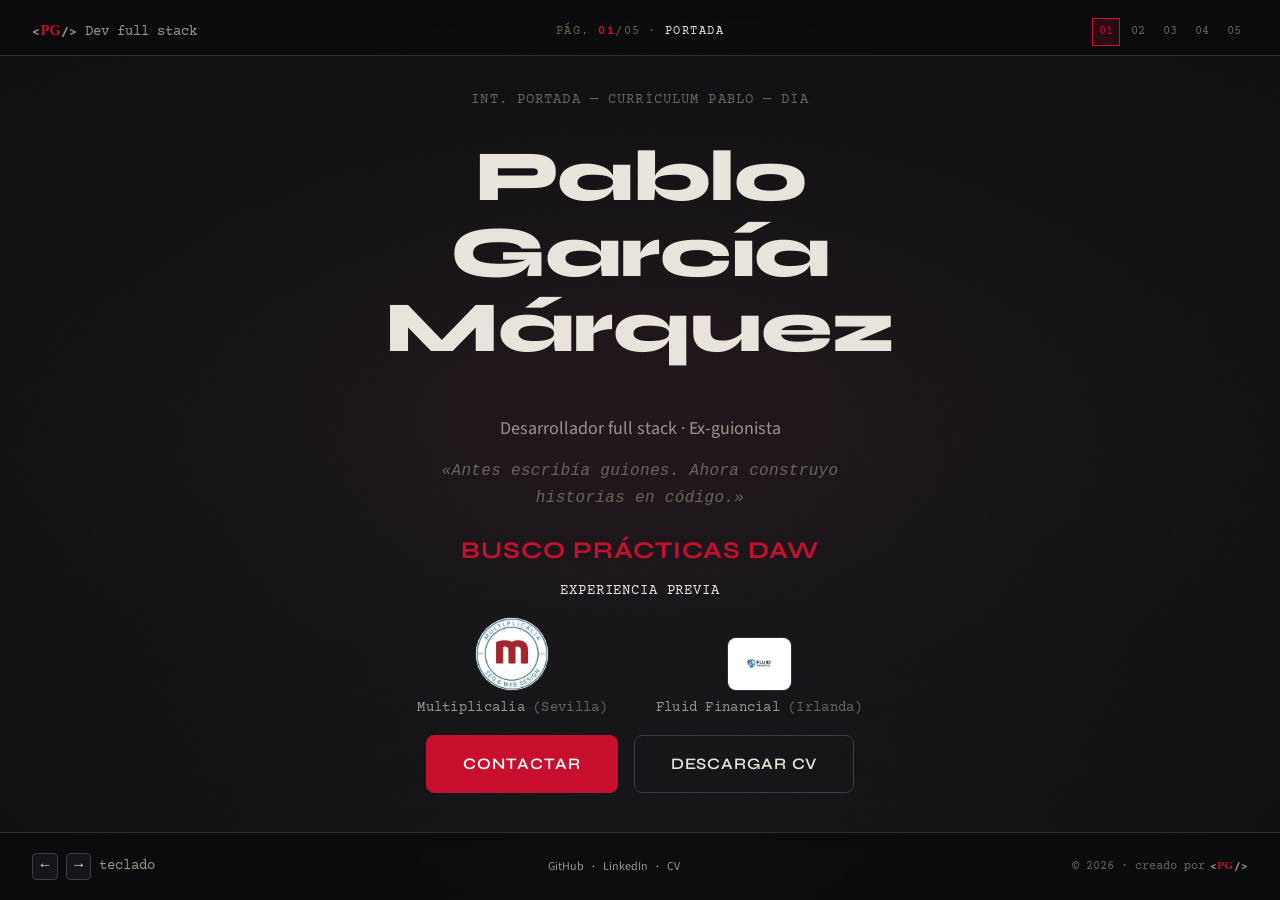
==== commit c8c272c6: "Show six GitHub projects in a compact viewport-fit grid. Enlarge cards to fill the scene and unify r" ====
--- a/frontend/index.html
+++ b/frontend/index.html
@@ -12,8 +12,8 @@
   <link rel="preconnect" href="https://fonts.googleapis.com">
   <link rel="preconnect" href="https://fonts.gstatic.com" crossorigin>
   <link href="https://fonts.googleapis.com/css2?family=Courier+Prime:ital,wght@0,400;0,700;1,400&family=Source+Sans+3:ital,wght@0,400;0,500;0,600;1,400&family=Syne:wght@600;700;800&display=swap" rel="stylesheet">
-  <link rel="stylesheet" href="css/main.css?v=35">
-  <link rel="stylesheet" href="css/portada.css?v=35">
+  <link rel="stylesheet" href="css/main.css?v=39">
+  <link rel="stylesheet" href="css/portada.css?v=39">
 </head>
 <body>
   <div class="texture-layer" aria-hidden="true"></div>
@@ -177,14 +177,11 @@
         <p class="script-label">INT. PROYECTOS — REPOS — DÍA</p>
         <h2 id="proyectos-title" class="scene__title">Proyectos</h2>
         <p class="proyectos__intro">
-          Destaco lo sólido. El resto está en
+          Seis repos del perfil. El resto está en
           <a href="https://github.com/Sarajesko" target="_blank" rel="noopener noreferrer">github.com/Sarajesko →</a>
         </p>
         <div class="proyectos__grid" id="proyectos-grid">
           <article class="proyecto-card proyecto-card--featured">
-            <div class="proyecto-card__media">
-              <div class="proyecto-card__thumb">Demo en Render</div>
-            </div>
             <p class="proyecto-card__badge">Destacado</p>
             <h3 class="proyecto-card__title">Cinebook</h3>
             <p class="proyecto-card__desc">Catálogo de libros de cine: inventario, ISBN, wishlist y estadísticas.</p>
@@ -193,38 +190,71 @@
               <span class="stack__tag">NestJS</span>
               <span class="stack__tag">TypeScript</span>
             </div>
-            <a
-              class="proyecto-card__link"
-              href="https://github.com/Sarajesko/Cinebook"
-              target="_blank"
-              rel="noopener noreferrer"
-            >Ver en GitHub</a>
-            <a
-              class="proyecto-card__link"
-              href="https://cinebook-o4t3.onrender.com"
-              target="_blank"
-              rel="noopener noreferrer"
-            >Demo en vivo</a>
+            <div class="proyecto-card__links">
+              <a class="proyecto-card__link" href="https://github.com/Sarajesko/Cinebook" target="_blank" rel="noopener noreferrer">GitHub</a>
+              <a class="proyecto-card__link" href="https://cinebook-o4t3.onrender.com" target="_blank" rel="noopener noreferrer">Demo</a>
+            </div>
           </article>
           <article class="proyecto-card proyecto-card--featured">
-            <div class="proyecto-card__media">
-              <div class="proyecto-card__thumb proyecto-card__thumb--php">Azure · Docker · CI/CD</div>
-            </div>
             <p class="proyecto-card__badge">Destacado</p>
             <h3 class="proyecto-card__title">rag-agent-azure</h3>
-            <p class="proyecto-card__desc">API FastAPI con agente RAG, Azure SQL, Docker y despliegue en Azure Container Apps.</p>
+            <p class="proyecto-card__desc">API FastAPI con agente RAG, Azure SQL, Docker y Azure Container Apps.</p>
             <div class="proyecto-card__tags">
               <span class="stack__tag">Python</span>
               <span class="stack__tag">FastAPI</span>
               <span class="stack__tag">Azure</span>
-              <span class="stack__tag">Docker</span>
-            </div>
-            <a
-              class="proyecto-card__link"
-              href="https://github.com/Sarajesko/rag-agent-azure"
-              target="_blank"
-              rel="noopener noreferrer"
-            >Ver en GitHub</a>
+            </div>
+            <div class="proyecto-card__links">
+              <a class="proyecto-card__link" href="https://github.com/Sarajesko/rag-agent-azure" target="_blank" rel="noopener noreferrer">GitHub</a>
+            </div>
+          </article>
+          <article class="proyecto-card">
+            <h3 class="proyecto-card__title">Manga-festival-Web</h3>
+            <p class="proyecto-card__desc">Festival Manga Core 2026: HTML, CSS y JS con reserva de bono validada.</p>
+            <div class="proyecto-card__tags">
+              <span class="stack__tag">HTML</span>
+              <span class="stack__tag">CSS</span>
+              <span class="stack__tag">JavaScript</span>
+            </div>
+            <div class="proyecto-card__links">
+              <a class="proyecto-card__link" href="https://github.com/Sarajesko/Manga-festival-Web" target="_blank" rel="noopener noreferrer">GitHub</a>
+            </div>
+          </article>
+          <article class="proyecto-card">
+            <h3 class="proyecto-card__title">cinemateca-yugoslav-black-wave</h3>
+            <p class="proyecto-card__desc">Cinemateca Ola Negra Yugoslava: catálogo editorial Next.js + Fastify.</p>
+            <div class="proyecto-card__tags">
+              <span class="stack__tag">TypeScript</span>
+              <span class="stack__tag">Next.js</span>
+              <span class="stack__tag">Fastify</span>
+            </div>
+            <div class="proyecto-card__links">
+              <a class="proyecto-card__link" href="https://github.com/Sarajesko/cinemateca-yugoslav-black-wave" target="_blank" rel="noopener noreferrer">GitHub</a>
+            </div>
+          </article>
+          <article class="proyecto-card">
+            <h3 class="proyecto-card__title">social-content-generator-api</h3>
+            <p class="proyecto-card__desc">API FastAPI para posts con MySQL y generación con Azure OpenAI.</p>
+            <div class="proyecto-card__tags">
+              <span class="stack__tag">Python</span>
+              <span class="stack__tag">FastAPI</span>
+              <span class="stack__tag">Azure</span>
+            </div>
+            <div class="proyecto-card__links">
+              <a class="proyecto-card__link" href="https://github.com/Sarajesko/social-content-generator-api" target="_blank" rel="noopener noreferrer">GitHub</a>
+            </div>
+          </article>
+          <article class="proyecto-card">
+            <h3 class="proyecto-card__title">task-manager-api</h3>
+            <p class="proyecto-card__desc">API REST de tareas con FastAPI, CRUD, Azure OpenAI y tests pytest.</p>
+            <div class="proyecto-card__tags">
+              <span class="stack__tag">Python</span>
+              <span class="stack__tag">FastAPI</span>
+              <span class="stack__tag">pytest</span>
+            </div>
+            <div class="proyecto-card__links">
+              <a class="proyecto-card__link" href="https://github.com/Sarajesko/task-manager-api" target="_blank" rel="noopener noreferrer">GitHub</a>
+            </div>
           </article>
         </div>
       </div>
@@ -315,7 +345,7 @@
   <script src="js/scroll.js?v=23" defer></script>
   <script src="js/map.js" defer></script>
   <script src="js/contact.js" defer></script>
-  <script src="js/projects.js" defer></script>
+  <script src="js/projects.js?v=36" defer></script>
   <script src="js/project-images.js" defer></script>
 </body>
 </html>
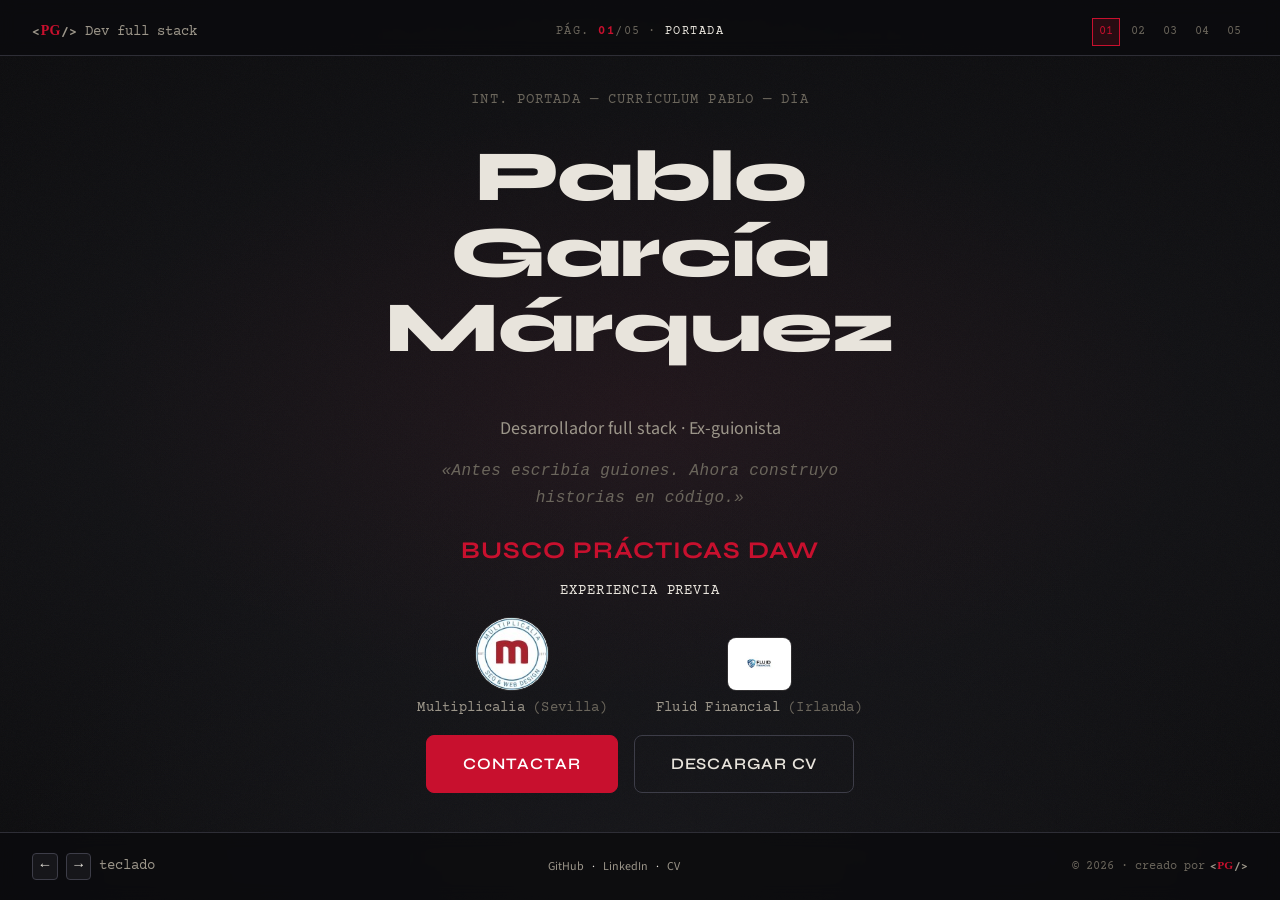
==== commit 888212e2: "Ready portfolio for Hetzner deploy and harden the full-stack path. Add Compose/Caddy deploy docs, ma" ====
--- a/frontend/index.html
+++ b/frontend/index.html
@@ -12,8 +12,20 @@
   <link rel="preconnect" href="https://fonts.googleapis.com">
   <link rel="preconnect" href="https://fonts.gstatic.com" crossorigin>
   <link href="https://fonts.googleapis.com/css2?family=Courier+Prime:ital,wght@0,400;0,700;1,400&family=Source+Sans+3:ital,wght@0,400;0,500;0,600;1,400&family=Syne:wght@600;700;800&display=swap" rel="stylesheet">
-  <link rel="stylesheet" href="css/main.css?v=39">
-  <link rel="stylesheet" href="css/portada.css?v=39">
+  <link rel="stylesheet" href="css/main.css?v=67">
+  <link rel="stylesheet" href="css/portada.css?v=67">
+  <style>
+    /* Cache-proof: Limerick = otros datos de interés */
+    .mapa__marker--interest,
+    .mapa__marker[data-location="limerick"] {
+      background: #e8e4dc !important;
+      background-color: #e8e4dc !important;
+      border-color: #e63946 !important;
+      box-shadow: 0 0 0 2px rgba(12, 12, 14, 0.85), 0 0 10px rgba(232, 228, 220, 0.4) !important;
+      animation: none !important;
+    }
+  </style>
+  <script src="js/config.js?v=1"></script>
 </head>
 <body>
   <div class="texture-layer" aria-hidden="true"></div>
@@ -112,12 +124,40 @@
     <section id="mapa" class="scene scene--mapa" aria-labelledby="mapa-title">
       <div class="scene__inner scene__inner--mapa">
         <p class="script-label">INT. MAPA — TRAYECTORIA — DÍA</p>
-        <h2 id="mapa-title" class="scene__title">Por qué yo</h2>
+        <h2 id="mapa-title" class="scene__title">Por qué yo, mi viaje profesional</h2>
+        <nav class="mapa__arc" aria-label="Resumen del viaje profesional">
+          <ol class="mapa__arc-route">
+            <li>
+              <button type="button" class="mapa__arc-node" data-location="sevilla">
+                <span class="mapa__arc-dot" aria-hidden="true"></span>
+                <span class="mapa__arc-text"><strong>Sevilla</strong> · DAW - Multiplicalia</span>
+              </button>
+            </li>
+            <li>
+              <button type="button" class="mapa__arc-node" data-location="logrono">
+                <span class="mapa__arc-dot" aria-hidden="true"></span>
+                <span class="mapa__arc-text"><strong>Logroño</strong> · UNIR</span>
+              </button>
+            </li>
+            <li>
+              <button type="button" class="mapa__arc-node" data-location="galway">
+                <span class="mapa__arc-dot" aria-hidden="true"></span>
+                <span class="mapa__arc-text"><strong>Galway</strong> · Beca Unión Europea</span>
+              </button>
+            </li>
+          </ol>
+          <p class="mapa__arc-aside">
+            <button type="button" class="mapa__arc-node mapa__arc-node--interest" data-location="limerick">
+              <span class="mapa__arc-dot mapa__arc-dot--interest" aria-hidden="true"></span>
+              <span class="mapa__arc-text"><strong>Limerick</strong> · inglés</span>
+            </button>
+          </p>
+        </nav>
         <p class="mapa__intro">
-          Click en un punto — el recorrido es el currículum.
+          Pulsa un punto del mapa o del resumen — el recorrido es el currículum.
           Usa <kbd>←</kbd> <kbd>→</kbd> para seguir el guión.
         </p>
-        <div class="mapa__layout">
+        <div class="mapa__layout" id="mapa-layout">
           <div class="mapa__wrap">
             <figure class="mapa__figure">
               <img
@@ -127,16 +167,26 @@
                 width="680"
                 height="566"
               >
+              <svg class="mapa__routes" aria-hidden="true"></svg>
               <div class="mapa__markers" aria-hidden="false">
-                <button type="button" class="mapa__marker" data-location="sevilla" aria-label="Sevilla"></button>
-                <button type="button" class="mapa__marker" data-location="galway" aria-label="Galway"></button>
-                <button type="button" class="mapa__marker" data-location="cork" aria-label="Cork"></button>
+                <button type="button" class="mapa__marker mapa__marker--pulse" data-location="sevilla" aria-label="Sevilla"></button>
+                <button type="button" class="mapa__marker mapa__marker--pulse" data-location="logrono" aria-label="Logroño"></button>
+                <button type="button" class="mapa__marker mapa__marker--pulse" data-location="galway" aria-label="Galway"></button>
+                <button type="button" class="mapa__marker mapa__marker--interest" data-location="limerick" aria-label="Limerick" style="background:#e8e4dc;background-color:#e8e4dc;border-color:#e63946;box-shadow:0 0 0 2px rgba(12,12,14,0.85),0 0 10px rgba(232,228,220,0.4)"></button>
               </div>
+              <ul class="mapa__legend" aria-label="Leyenda del mapa">
+                <li class="mapa__legend-item">
+                  <span class="mapa__legend-dot" aria-hidden="true"></span>
+                  <span>Viaje del programador</span>
+                </li>
+                <li class="mapa__legend-item">
+                  <span class="mapa__legend-dot mapa__legend-dot--interest" aria-hidden="true"></span>
+                  <span>Otros datos de interés</span>
+                </li>
+              </ul>
             </figure>
           </div>
-          <aside class="mapa__panel" id="mapa-panel" aria-live="polite">
-            <p class="mapa__panel-hint">Selecciona Sevilla, Galway o Cork</p>
-          </aside>
+          <aside class="mapa__panel" id="mapa-panel" hidden aria-live="polite"></aside>
         </div>
         <p class="mapa__credit">
           Mapa © <a href="https://commons.wikimedia.org/wiki/File:Europe_laea_topography.svg" target="_blank" rel="noopener noreferrer">Wikimedia Commons</a> (CC BY-SA 4.0)
@@ -150,14 +200,28 @@
         <p class="script-label">INT. ESTE PROYECTO — FULL STACK — DÍA</p>
         <h2 id="este-proyecto-title" class="scene__title">Esta web es la prueba</h2>
         <p class="este-proyecto__lead">
-          No es solo un portfolio estático. Es un producto full stack que puedes auditar.
+          No es un portfolio estático: es un producto full stack que puedes auditar (front, API, BD y admin).
         </p>
-        <ul class="scene__list este-proyecto__list">
-          <li><strong>Frontend</strong> — HTML, CSS, JS · scroll lateral tipo guión</li>
-          <li><strong>API</strong> — Python + FastAPI · también Azure / IA en otros repos</li>
-          <li><strong>Base de datos</strong> — SQLite · formulario que guarda mensajes</li>
-          <li><strong>Admin</strong> — login, mensajes y CRUD de proyectos</li>
-        </ul>
+
+        <div class="este-proyecto__grid">
+          <ul class="scene__list este-proyecto__list">
+            <li data-layer="front"><strong>Frontend</strong> — HTML, CSS, JS · scroll lateral tipo guión</li>
+            <li data-layer="api"><strong>API</strong> — Python + FastAPI · también Azure / IA en otros repos</li>
+            <li data-layer="db"><strong>Base de datos</strong> — SQLite · el formulario guarda mensajes</li>
+            <li data-layer="admin"><strong>Admin</strong> — login, mensajes y CRUD de proyectos</li>
+          </ul>
+
+          <div class="este-proyecto__flow">
+            <p class="este-proyecto__flow-label">Arquitectura</p>
+            <ol class="este-proyecto__flow-steps">
+              <li data-layer="front" tabindex="0"><span>Front</span><small>guión · 5 escenas</small></li>
+              <li data-layer="api" tabindex="0"><span>API</span><small>FastAPI</small></li>
+              <li data-layer="db" tabindex="0"><span>SQLite</span><small>mensajes · proyectos</small></li>
+              <li data-layer="admin" tabindex="0"><span>Admin</span><small>sesión · CRUD</small></li>
+            </ol>
+          </div>
+        </div>
+
         <div class="este-proyecto__stack">
           <span class="stack__tag">HTML</span>
           <span class="stack__tag">CSS</span>
@@ -165,8 +229,18 @@
           <span class="stack__tag">Python</span>
           <span class="stack__tag">FastAPI</span>
           <span class="stack__tag">SQLite</span>
-          <span class="stack__tag">Azure</span>
+          <span class="stack__tag">Docker</span>
           <span class="stack__tag">Git</span>
+        </div>
+
+        <div class="este-proyecto__actions">
+          <a class="este-proyecto__link" href="admin/">Abrir admin →</a>
+          <a
+            class="este-proyecto__link"
+            href="https://github.com/Sarajesko/pagina-web-personal"
+            target="_blank"
+            rel="noopener noreferrer"
+          >Código en GitHub →</a>
         </div>
       </div>
     </section>
@@ -177,12 +251,11 @@
         <p class="script-label">INT. PROYECTOS — REPOS — DÍA</p>
         <h2 id="proyectos-title" class="scene__title">Proyectos</h2>
         <p class="proyectos__intro">
-          Seis repos del perfil. El resto está en
+          Pulsa una tarjeta para ver captura o esquema. El resto está en
           <a href="https://github.com/Sarajesko" target="_blank" rel="noopener noreferrer">github.com/Sarajesko →</a>
         </p>
         <div class="proyectos__grid" id="proyectos-grid">
-          <article class="proyecto-card proyecto-card--featured">
-            <p class="proyecto-card__badge">Destacado</p>
+          <article class="proyecto-card">
             <h3 class="proyecto-card__title">Cinebook</h3>
             <p class="proyecto-card__desc">Catálogo de libros de cine: inventario, ISBN, wishlist y estadísticas.</p>
             <div class="proyecto-card__tags">
@@ -195,8 +268,7 @@
               <a class="proyecto-card__link" href="https://cinebook-o4t3.onrender.com" target="_blank" rel="noopener noreferrer">Demo</a>
             </div>
           </article>
-          <article class="proyecto-card proyecto-card--featured">
-            <p class="proyecto-card__badge">Destacado</p>
+          <article class="proyecto-card">
             <h3 class="proyecto-card__title">rag-agent-azure</h3>
             <p class="proyecto-card__desc">API FastAPI con agente RAG, Azure SQL, Docker y Azure Container Apps.</p>
             <div class="proyecto-card__tags">
@@ -218,6 +290,7 @@
             </div>
             <div class="proyecto-card__links">
               <a class="proyecto-card__link" href="https://github.com/Sarajesko/Manga-festival-Web" target="_blank" rel="noopener noreferrer">GitHub</a>
+              <a class="proyecto-card__link" href="https://sarajesko.github.io/Manga-festival-Web/examen.html" target="_blank" rel="noopener noreferrer">Demo</a>
             </div>
           </article>
           <article class="proyecto-card">
@@ -257,6 +330,19 @@
             </div>
           </article>
         </div>
+
+        <dialog class="proyecto-dialog" id="proyecto-dialog" aria-labelledby="proyecto-dialog-title">
+          <div class="proyecto-dialog__panel">
+            <button type="button" class="proyecto-dialog__close" data-proyecto-close aria-label="Cerrar">×</button>
+            <p class="proyecto-dialog__label">Proyecto</p>
+            <h3 class="proyecto-dialog__title" id="proyecto-dialog-title" data-proyecto-title></h3>
+            <p class="proyecto-dialog__desc" data-proyecto-desc></p>
+            <p class="proyecto-dialog__proves-label">Qué demuestra</p>
+            <ul class="proyecto-dialog__proves" data-proyecto-proves></ul>
+            <div class="proyecto-dialog__schema" data-proyecto-schema></div>
+            <div class="proyecto-dialog__links" data-proyecto-links></div>
+          </div>
+        </dialog>
       </div>
     </section>
 
@@ -306,10 +392,10 @@
             <label for="contact-message">Mensaje</label>
             <textarea id="contact-message" name="message" required></textarea>
           </div>
-          <div class="contacto__field">
-            <label>
+          <div class="contacto__field contacto__field--privacy">
+            <label class="contacto__privacy" for="contact-privacy">
               <input type="checkbox" id="contact-privacy" name="privacy" required>
-              He leído la política de privacidad
+              <span>He leído la política de privacidad</span>
             </label>
           </div>
           <button type="submit" class="contacto__submit">Enviar</button>
@@ -342,10 +428,11 @@
       </span>
     </p>
   </footer>
-  <script src="js/scroll.js?v=23" defer></script>
-  <script src="js/map.js" defer></script>
-  <script src="js/contact.js" defer></script>
-  <script src="js/projects.js?v=36" defer></script>
+  <script src="js/scroll.js?v=60" defer></script>
+  <script src="js/map.js?v=67" defer></script>
+  <script src="js/este-proyecto.js?v=1" defer></script>
+  <script src="js/contact.js?v=59" defer></script>
+  <script src="js/projects.js?v=64" defer></script>
   <script src="js/project-images.js" defer></script>
 </body>
 </html>
--- a/frontend/css/main.css
+++ b/frontend/css/main.css
@@ -1,9 +1,10 @@
 /**
  * Entrada única de estilos — Pablo García Márquez portfolio
  * Orden: tokens → base → escenas → responsive (+ portada.css en index.html)
+ * ?v= en imports: el navegador cachea @import aparte del main.css
  */
 
-@import url("tokens.css");
-@import url("base.css");
-@import url("scenes.css");
-@import url("responsive.css");
+@import url("tokens.css?v=67");
+@import url("base.css?v=67");
+@import url("scenes.css?v=67");
+@import url("responsive.css?v=67");
